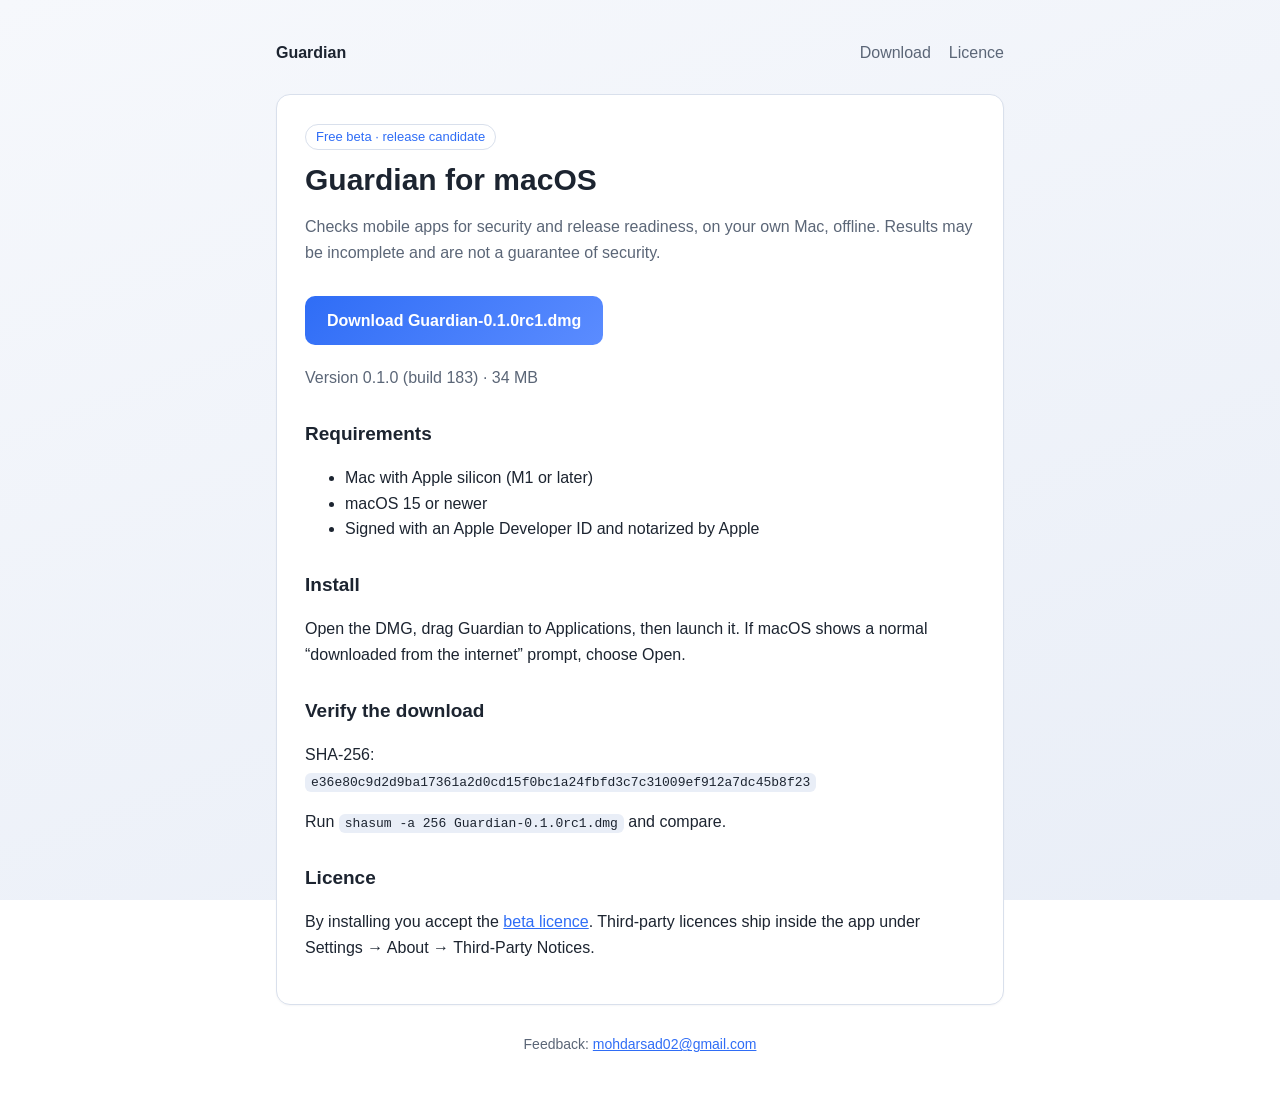
==== index.html @ 235c5362 "Guardian 0.1.0rc1 free beta: download page, licence and DMG" ====
<!doctype html>
<html lang="en"><head><meta charset="utf-8"><meta name="viewport" content="width=device-width,initial-scale=1">
<title>Download Guardian</title>
<meta name="description" content="Guardian checks mobile apps for security and release readiness, on your own Mac, offline. Free beta.">
<link rel="stylesheet" href="assets/style.css"></head><body><div class="wrap">
<header class="site"><a href="./">Guardian</a><nav><a href="./">Download</a><a href="eula.html">Licence</a></nav></header>
<main class="card">
<span class="tag">Free beta &middot; release candidate</span>
<h1>Guardian for macOS</h1>
<p class="mute">Checks mobile apps for security and release readiness, on your own Mac, offline. Results may be incomplete and are not a guarantee of security.</p>
<a class="btn" href="downloads/Guardian-0.1.0rc1.dmg" download>Download Guardian-0.1.0rc1.dmg</a>
<p class="mute">Version 0.1.0 (build 183) &middot; 34 MB</p>
<h2>Requirements</h2>
<ul><li>Mac with Apple silicon (M1 or later)</li><li>macOS 15 or newer</li><li>Signed with an Apple Developer ID and notarized by Apple</li></ul>
<h2>Install</h2>
<p>Open the DMG, drag Guardian to Applications, then launch it. If macOS shows a normal &ldquo;downloaded from the internet&rdquo; prompt, choose Open.</p>
<h2>Verify the download</h2>
<p>SHA-256:<br><code>e36e80c9d2d9ba17361a2d0cd15f0bc1a24fbfd3c7c31009ef912a7dc45b8f23</code></p>
<p>Run <code>shasum -a 256 Guardian-0.1.0rc1.dmg</code> and compare.</p>
<h2>Licence</h2>
<p>By installing you accept the <a href="eula.html">beta licence</a>. Third-party licences ship inside the app under Settings &rarr; About &rarr; Third-Party Notices.</p>
</main>
<footer>Feedback: <a href="mailto:mohdarsad02@gmail.com">mohdarsad02@gmail.com</a></footer>
</div></body></html>
---- assets/style.css ----
:root{--bg1:#f6f8fc;--bg2:#e9eef7;--ink:#1c2430;--mute:#5b6677;--card:#ffffff;--line:#d9e0ec;--accent:#2f6df6;--accent2:#5b8cff}
@media (prefers-color-scheme:dark){:root{--bg1:#0f141c;--bg2:#161d29;--ink:#e8edf5;--mute:#9aa6b8;--card:#1a2230;--line:#2a3447;--accent:#6e9bff;--accent2:#8fb0ff}}
*{box-sizing:border-box}html{-webkit-text-size-adjust:100%}
body{margin:0;font:16px/1.6 -apple-system,BlinkMacSystemFont,"Segoe UI",Roboto,Helvetica,Arial,sans-serif;color:var(--ink);background:linear-gradient(160deg,var(--bg1),var(--bg2)) fixed;min-height:100vh}
.wrap{max-width:760px;margin:0 auto;padding:40px 16px 64px}
header.site{display:flex;align-items:center;justify-content:space-between;margin-bottom:28px}
header.site a{color:var(--ink);text-decoration:none;font-weight:700}
header.site nav a{font-weight:500;color:var(--mute);margin-left:18px}
.card{background:var(--card);border:1px solid var(--line);border-radius:14px;padding:28px;box-shadow:0 1px 2px rgba(20,30,50,.04)}
h1{font-size:30px;line-height:1.2;margin:0 0 6px}h2{font-size:19px;margin:28px 0 6px}
.tag{display:inline-block;font-size:13px;color:var(--accent);border:1px solid var(--line);border-radius:999px;padding:2px 10px;margin-bottom:12px}
p,li{color:var(--ink)}.mute{color:var(--mute)}
.btn{display:inline-block;margin:14px 0 4px;padding:12px 22px;border-radius:10px;color:#fff;text-decoration:none;font-weight:600;background:linear-gradient(135deg,var(--accent),var(--accent2))}
code{font:13px/1.5 ui-monospace,SFMono-Regular,Menlo,monospace;background:var(--bg2);border-radius:6px;padding:2px 6px;word-break:break-all}
a{color:var(--accent)}footer{margin-top:28px;font-size:14px;color:var(--mute);text-align:center}
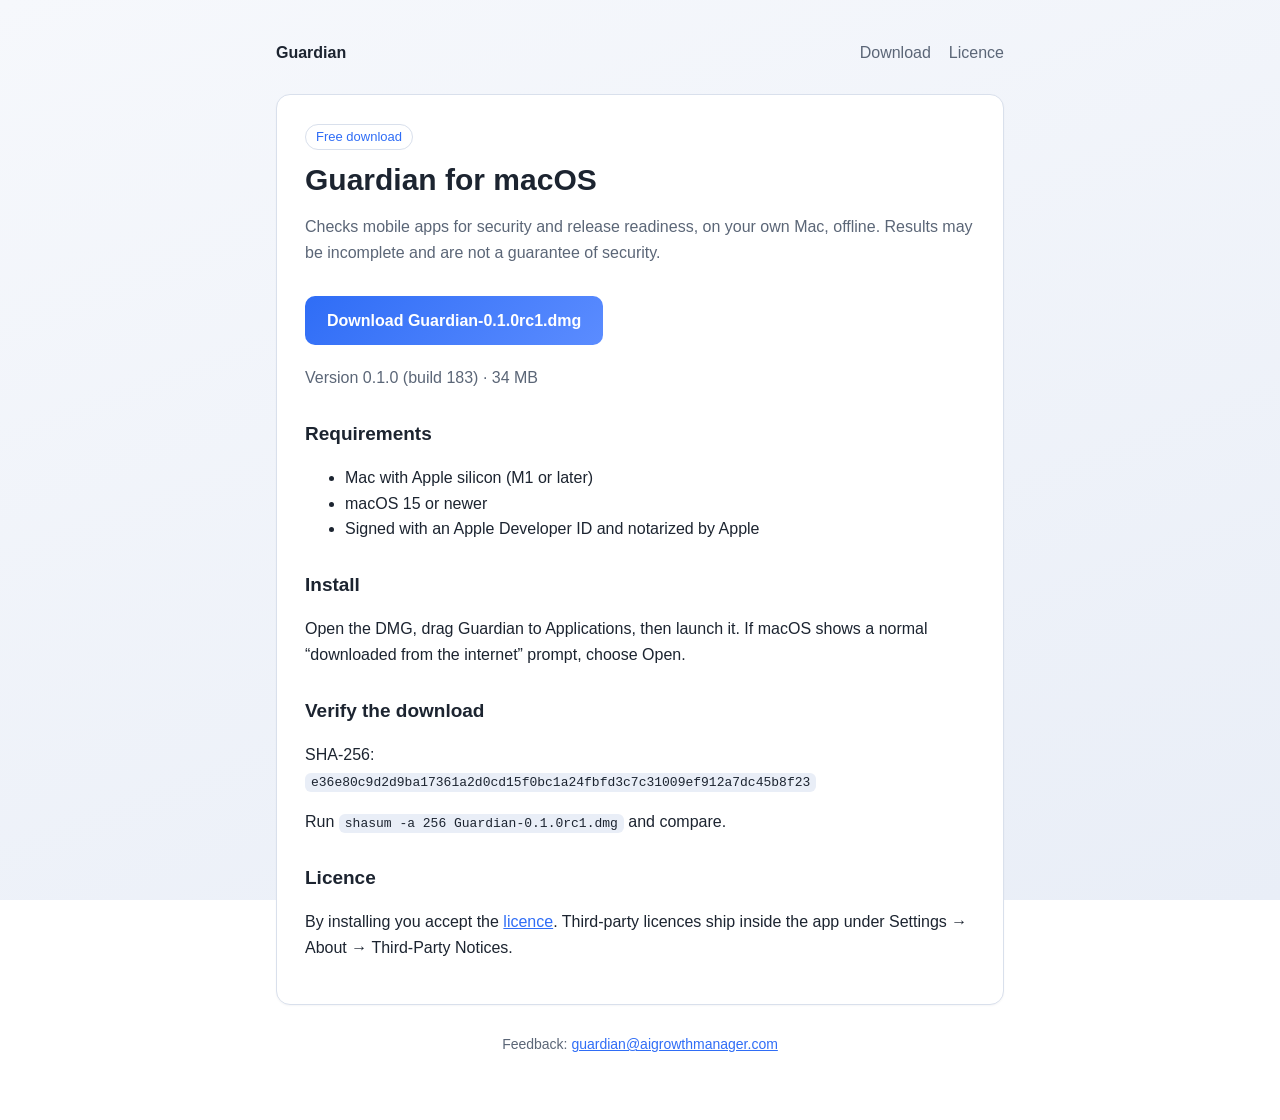
==== commit 728f0fab: "Update contact email and remove beta wording" ====
--- a/index.html
+++ b/index.html
@@ -1,11 +1,11 @@
 <!doctype html>
 <html lang="en"><head><meta charset="utf-8"><meta name="viewport" content="width=device-width,initial-scale=1">
 <title>Download Guardian</title>
-<meta name="description" content="Guardian checks mobile apps for security and release readiness, on your own Mac, offline. Free beta.">
+<meta name="description" content="Guardian checks mobile apps for security and release readiness, on your own Mac, offline. Free download.">
 <link rel="stylesheet" href="assets/style.css"></head><body><div class="wrap">
 <header class="site"><a href="./">Guardian</a><nav><a href="./">Download</a><a href="eula.html">Licence</a></nav></header>
 <main class="card">
-<span class="tag">Free beta &middot; release candidate</span>
+<span class="tag">Free download</span>
 <h1>Guardian for macOS</h1>
 <p class="mute">Checks mobile apps for security and release readiness, on your own Mac, offline. Results may be incomplete and are not a guarantee of security.</p>
 <a class="btn" href="downloads/Guardian-0.1.0rc1.dmg" download>Download Guardian-0.1.0rc1.dmg</a>
@@ -18,7 +18,7 @@
 <p>SHA-256:<br><code>e36e80c9d2d9ba17361a2d0cd15f0bc1a24fbfd3c7c31009ef912a7dc45b8f23</code></p>
 <p>Run <code>shasum -a 256 Guardian-0.1.0rc1.dmg</code> and compare.</p>
 <h2>Licence</h2>
-<p>By installing you accept the <a href="eula.html">beta licence</a>. Third-party licences ship inside the app under Settings &rarr; About &rarr; Third-Party Notices.</p>
+<p>By installing you accept the <a href="eula.html">licence</a>. Third-party licences ship inside the app under Settings &rarr; About &rarr; Third-Party Notices.</p>
 </main>
-<footer>Feedback: <a href="mailto:mohdarsad02@gmail.com">mohdarsad02@gmail.com</a></footer>
+<footer>Feedback: <a href="mailto:guardian@aigrowthmanager.com">guardian@aigrowthmanager.com</a></footer>
 </div></body></html>
